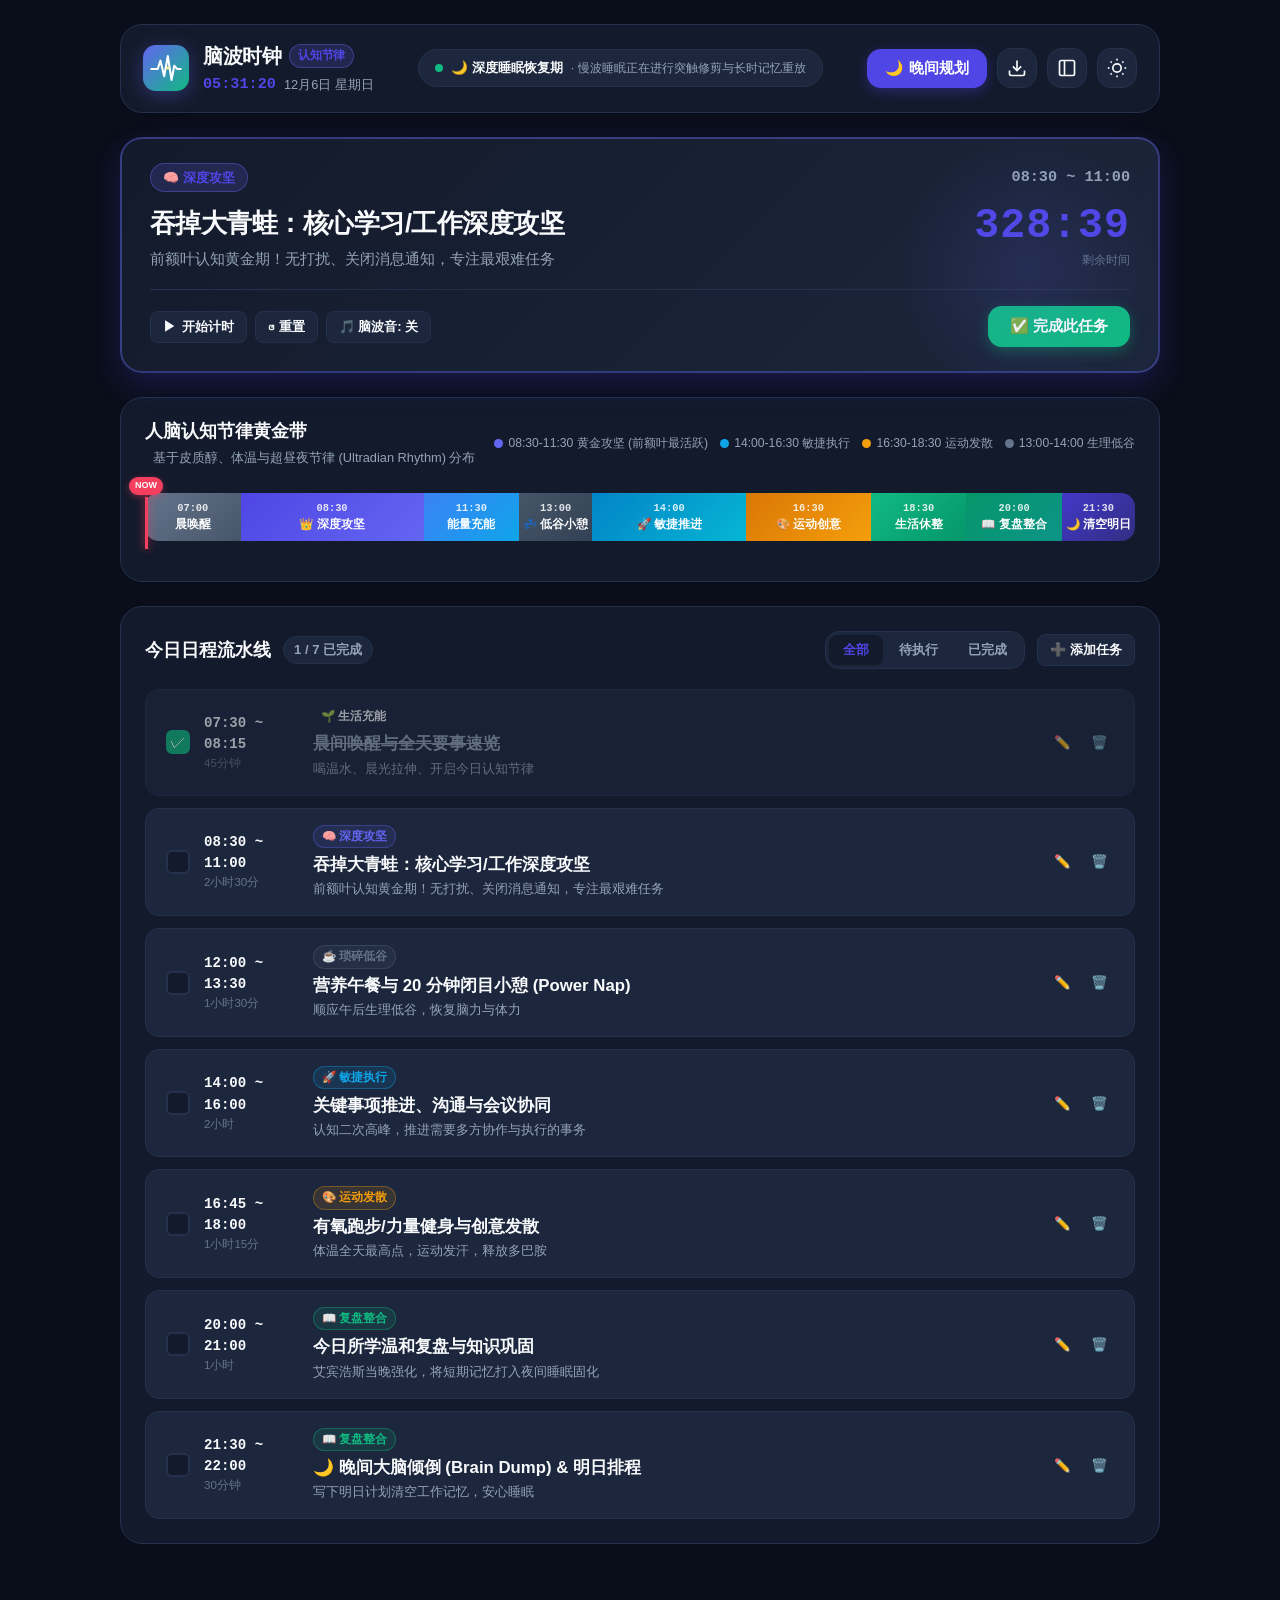
==== schedule/index.html @ d6982d58 "Deploy Brain Rhythm Scheduler to /schedule" ====
<!DOCTYPE html>
<html lang="zh-CN">
<head>
  <meta charset="UTF-8">
  <meta name="viewport" content="width=device-width, initial-scale=1.0, maximum-scale=1.0, user-scalable=no, viewport-fit=cover">
  <title>脑波时钟 · 认知节律日程助手</title>
  
  <meta name="robots" content="noindex, nofollow, noarchive, nosnippet">
  
  <!-- PWA & Desktop Meta -->
  <link rel="manifest" href="manifest.json">
  <meta name="theme-color" content="#4f46e5">
  <meta name="apple-mobile-web-app-capable" content="yes">
  <meta name="apple-mobile-web-app-status-bar-style" content="black-translucent">
  <meta name="apple-mobile-web-app-title" content="脑波日程">
  <link rel="apple-touch-icon" href="icon-192.png">

  <link rel="stylesheet" href="styles.css">
</head>
<body>

  <div class="app-layout" id="appLayout">
    
    <!-- 顶部主导航栏 -->
    <header class="app-header">
      <div class="header-left">
        <div class="brand-logo" id="logoWidgetBtn" title="脑波时钟">
          <!-- 脑电波与时钟融合 SVG -->
          <svg viewBox="0 0 100 100" fill="none">
            <defs>
              <linearGradient id="logoGrad" x1="0" y1="0" x2="100" y2="100" gradientUnits="userSpaceOnUse">
                <stop stop-color="#6366f1"/>
                <stop offset="1" stop-color="#10b981"/>
              </linearGradient>
            </defs>
            <rect width="100" height="100" rx="28" fill="url(#logoGrad)"/>
            <!-- 脑电波线 -->
            <path d="M18 52 L32 52 L38 34 L46 68 L54 24 L62 76 L68 45 L74 52 L82 52" stroke="#ffffff" stroke-width="4.5" stroke-linecap="round" stroke-linejoin="round"/>
            <!-- 钟表中心光点 -->
            <circle cx="54" cy="50" r="3.5" fill="#fef08a"/>
          </svg>
        </div>
        <div class="brand-meta">
          <h1 class="brand-title">脑波时钟 <span class="brand-subbadge">认知节律</span></h1>
          <div class="live-clock-wrapper">
            <span class="live-time" id="headerLiveTime">--:--:--</span>
            <span class="live-date" id="headerLiveDate">--月--日 星期-</span>
          </div>
        </div>
      </div>

      <div class="header-center">
        <!-- 实时大脑认知节律能量状态指示牌 -->
        <div class="energy-status-pill" id="currentEnergyPill">
          <span class="pulse-dot"></span>
          <span class="energy-pill-phase" id="energyPhaseText">正在评估脑力节律...</span>
          <span class="energy-pill-tip" id="energyTipText"></span>
        </div>
      </div>

      <div class="header-actions">
        <!-- 晚间规划按钮 -->
        <button class="btn btn-primary evening-plan-btn" id="openEveningPlanBtn" title="每晚录入明天任务，智能排程">
          <span class="btn-icon">🌙</span>
          <span class="btn-text">晚间规划</span>
        </button>

        <!-- 导入 AI 对话日程 -->
        <button class="icon-btn" id="openImportModalBtn" title="导入 AI 对话中规划的日程">
          <svg viewBox="0 0 24 24" fill="none" stroke="currentColor" stroke-width="2">
            <path d="M21 15v4a2 2 0 0 1-2 2H5a2 2 0 0 1-2-2v-4"></path>
            <polyline points="7 10 12 15 17 10"></polyline>
            <line x1="12" y1="15" x2="12" y2="3"></line>
          </svg>
        </button>

        <!-- 桌面挂件模式切换 (Mac/PC 极简桌面窄看板) -->
        <button class="icon-btn" id="toggleMiniWidgetBtn" title="切换为桌面小挂件模式">
          <svg viewBox="0 0 24 24" fill="none" stroke="currentColor" stroke-width="2">
            <rect x="3" y="3" width="18" height="18" rx="2" ry="2"></rect>
            <line x1="9" y1="3" x2="9" y2="21"></line>
          </svg>
        </button>

        <!-- 白天/黑夜切换 -->
        <button class="icon-btn" id="themeToggleBtn" title="切换主题">
          <svg id="themeIconSun" viewBox="0 0 24 24" fill="none" stroke="currentColor" stroke-width="2" style="display:none;">
            <circle cx="12" cy="12" r="5"></circle>
            <line x1="12" y1="1" x2="12" y2="3"></line>
            <line x1="12" y1="21" x2="12" y2="23"></line>
            <line x1="4.22" y1="4.22" x2="5.64" y2="5.64"></line>
            <line x1="18.36" y1="18.36" x2="19.78" y2="19.78"></line>
            <line x1="1" y1="12" x2="3" y2="12"></line>
            <line x1="21" y1="12" x2="23" y2="12"></line>
            <line x1="4.22" y1="19.78" x2="5.64" y2="18.36"></line>
            <line x1="18.36" y1="5.64" x2="19.78" y2="4.22"></line>
          </svg>
          <svg id="themeIconMoon" viewBox="0 0 24 24" fill="none" stroke="currentColor" stroke-width="2">
            <path d="M21 12.79A9 9 0 1 1 11.21 3 7 7 0 0 0 21 12.79z"></path>
          </svg>
        </button>
      </div>
    </header>

    <!-- 主界面内容区 -->
    <main class="app-main">
      
      <!-- 1. 当前焦点 Hero 任务看板 (Now Focus Block) -->
      <section class="focus-hero-card" id="focusHeroCard">
        <div class="focus-hero-header">
          <div class="focus-hero-tag" id="heroTaskTag">🎯 当前执行焦点</div>
          <div class="focus-hero-slot" id="heroTaskTimeSlot">--:-- ~ --:--</div>
        </div>

        <div class="focus-hero-body">
          <div class="focus-hero-content">
            <h2 class="focus-hero-title" id="heroTaskTitle">准备开启高效一天</h2>
            <p class="focus-hero-notes" id="heroTaskNotes">点击“晚间规划”录入明日任务，系统将按人脑黄金节律智能规划！</p>
          </div>

          <div class="focus-hero-timer-box">
            <div class="timer-display" id="heroTimerDisplay">--:--</div>
            <div class="timer-label" id="heroTimerLabel">剩余时间</div>
          </div>
        </div>

        <div class="focus-hero-footer">
          <div class="focus-controls">
            <!-- 专注计时器控制 -->
            <button class="btn btn-secondary btn-sm" id="heroTimerToggleBtn">
              <span id="heroTimerToggleIcon">▶</span> <span id="heroTimerToggleText">开始计时</span>
            </button>
            <button class="btn btn-secondary btn-sm" id="heroTimerResetBtn" title="重置计时">
              ↺ 重置
            </button>
            <!-- 432Hz Alpha 脑波纯音频专注伴奏 -->
            <button class="btn btn-secondary btn-sm" id="heroAlphaAudioBtn" title="播放/暂停 432Hz Alpha 专注脑波伴奏">
              🎵 脑波音: 关
            </button>
          </div>

          <button class="btn btn-primary btn-done" id="heroCompleteBtn">
            ✅ 完成此任务
          </button>
        </div>
      </section>

      <!-- 2. 全天人脑认知节律能量带 (Circadian Cognitive Rhythm Bar) -->
      <section class="rhythm-curve-section">
        <div class="section-header">
          <div class="section-title-wrap">
            <h3 class="section-title">人脑认知节律黄金带</h3>
            <span class="section-subtitle">基于皮质醇、体温与超昼夜节律 (Ultradian Rhythm) 分布</span>
          </div>
          <div class="rhythm-legend">
            <span class="legend-item"><span class="legend-dot deep"></span> 08:30-11:30 黄金攻坚 (前额叶最活跃)</span>
            <span class="legend-item"><span class="legend-dot agile"></span> 14:00-16:30 敏捷执行</span>
            <span class="legend-item"><span class="legend-dot creative"></span> 16:30-18:30 运动发散</span>
            <span class="legend-item"><span class="legend-dot dip"></span> 13:00-14:00 生理低谷</span>
          </div>
        </div>

        <!-- 视觉化色带与当前指针 -->
        <div class="rhythm-bar-container">
          <div class="rhythm-bar-segments">
            <div class="rhythm-seg seg-wake" style="flex: 1.5;" title="07:00-08:30 晨光唤醒 / 低负荷梳理">
              <span class="seg-time">07:00</span>
              <span class="seg-name">晨唤醒</span>
            </div>
            <div class="rhythm-seg seg-deep" style="flex: 3;" title="08:30-11:30 👑 黄金攻坚最高峰 (吞掉那只青蛙)">
              <span class="seg-time">08:30</span>
              <span class="seg-name">👑 深度攻坚</span>
            </div>
            <div class="rhythm-seg seg-trans" style="flex: 1.5;" title="11:30-13:00 能量过渡与午餐">
              <span class="seg-time">11:30</span>
              <span class="seg-name">能量充能</span>
            </div>
            <div class="rhythm-seg seg-dip" style="flex: 1;" title="13:00-14:00 💤 生理低谷与小憩 (Power Nap)">
              <span class="seg-time">13:00</span>
              <span class="seg-name">💤 低谷小憩</span>
            </div>
            <div class="rhythm-seg seg-agile" style="flex: 2.5;" title="14:00-16:30 🚀 敏捷执行与协同沟通">
              <span class="seg-time">14:00</span>
              <span class="seg-name">🚀 敏捷推进</span>
            </div>
            <div class="rhythm-seg seg-creative" style="flex: 2;" title="16:30-18:30 🎨 运动健身与发散灵感">
              <span class="seg-time">16:30</span>
              <span class="seg-name">🎨 运动创意</span>
            </div>
            <div class="rhythm-seg seg-evening" style="flex: 1.5;" title="18:30-20:00 晚餐生活休整">
              <span class="seg-time">18:30</span>
              <span class="seg-name">生活休整</span>
            </div>
            <div class="rhythm-seg seg-review" style="flex: 1.5;" title="20:00-21:30 📖 温和反思与记忆整合">
              <span class="seg-time">20:00</span>
              <span class="seg-name">📖 复盘整合</span>
            </div>
            <div class="rhythm-seg seg-sleep" style="flex: 1;" title="21:30-22:30 🌙 睡前清空规划与入眠">
              <span class="seg-time">21:30</span>
              <span class="seg-name">🌙 清空明日</span>
            </div>
          </div>
          <!-- 实时时间红线指示器 -->
          <div class="rhythm-now-cursor" id="rhythmNowCursor" style="left: 0%;">
            <div class="cursor-flag">NOW</div>
            <div class="cursor-line"></div>
          </div>
        </div>
      </section>

      <!-- 3. 全天日程流与任务清单 (Schedule Timeline Board) -->
      <section class="schedule-stream-section">
        <div class="schedule-stream-header">
          <div class="stream-title-group">
            <h3 class="section-title">今日日程流水线</h3>
            <span class="stream-counter" id="streamCounterBadge">0 / 0 已完成</span>
          </div>

          <div class="stream-actions">
            <div class="filter-pills">
              <button class="filter-pill active" data-filter="all">全部</button>
              <button class="filter-pill" data-filter="pending">待执行</button>
              <button class="filter-pill" data-filter="done">已完成</button>
            </div>
            <button class="btn btn-secondary btn-sm" id="addNewTaskBtn">
              ➕ 添加任务
            </button>
          </div>
        </div>

        <!-- 任务列表容器 -->
        <div class="tasks-timeline-list" id="tasksTimelineList">
          <!-- 动态渲染的任务卡片 -->
        </div>

        <!-- 空日程引导状态 -->
        <div class="empty-schedule-state" id="emptyScheduleState" style="display:none;">
          <div class="empty-icon">🗓️</div>
          <h4>暂无今日日程安排</h4>
          <p>每晚点击上方「🌙 晚间规划」，输入您明天的任务列表，脑科学引擎将为您自动排好全天日程！</p>
          <div style="display:flex; gap:10px; justify-content:center; margin-top:14px;">
            <button class="btn btn-primary" onclick="window.schedulerApp.openEveningModal()">
              🌙 开启晚间规划排程
            </button>
            <button class="btn btn-secondary" onclick="window.schedulerApp.loadDemoSchedule()">
              🪄 载入示范日程
            </button>
          </div>
        </div>
      </section>

    </main>

    <!-- 极简桌面小挂件悬浮视图 (Mini Desktop Widget View) -->
    <aside class="mini-widget-panel" id="miniWidgetPanel">
      <div class="mini-widget-topbar">
        <div class="mini-widget-title">
          <span class="mini-pulse-dot"></span>
          <span>脑波时钟看板</span>
        </div>
        <div class="mini-widget-actions">
          <button class="mini-btn" id="miniExpandBtn" title="恢复完整窗口">⤢ 完整</button>
        </div>
      </div>

      <div class="mini-time-row">
        <span class="mini-clock" id="miniLiveClock">--:--</span>
        <span class="mini-phase-badge" id="miniPhaseBadge">深度专注</span>
      </div>

      <div class="mini-current-task-box">
        <div class="mini-task-label">正在进行</div>
        <div class="mini-task-title" id="miniTaskTitle">暂无任务</div>
        <div class="mini-task-slot" id="miniTaskSlot">--:-- ~ --:--</div>
        <div class="mini-task-timer" id="miniTaskTimer">--:--</div>
        <button class="btn btn-primary mini-done-btn" id="miniDoneBtn">
          ✅ 完成
        </button>
      </div>

      <div class="mini-upcoming-box">
        <div class="mini-upcoming-label">下一个节点</div>
        <div class="mini-upcoming-title" id="miniUpcomingTitle">无即将进行的任务</div>
      </div>
    </aside>

  </div>

  <!-- ==================================================== -->
  <!-- 模态弹窗 1: 🌙 晚间大脑倾倒与脑科学智能排程 (Evening Brain Dump) -->
  <!-- ==================================================== -->
  <div class="modal-overlay" id="eveningModal">
    <div class="modal-card evening-modal-card">
      <div class="modal-header">
        <div class="modal-header-icon">🌙</div>
        <div>
          <h2 class="modal-title">晚间大脑倾倒 (Brain Dump) & 智能排程</h2>
          <p class="modal-subtitle">把明天的任务随意写下或说话录入，脑科学算法将自动按人脑黄金节律科学排位！</p>
        </div>
        <button class="modal-close-btn" id="closeEveningModalBtn">✕</button>
      </div>

      <div class="modal-body">
        <div class="evening-guide-tip">
          💡 <strong>科学依据</strong>：睡前将未决任务完整清空写出，可消除“蔡加尼克效应”的大脑后台焦躁，带来高质量深度睡眠；算法会自动把<strong>最难的攻坚攻关</strong>安排在次日上午 08:30~11:30 黄金期。
        </div>

        <div class="evening-input-wrapper">
          <div class="input-tools-bar">
            <span class="input-tool-label">明天要做的事情（每行一个任务，可带时间预估）：</span>
            <!-- 语音录音麦克风 -->
            <button class="btn btn-secondary btn-sm voice-input-btn" id="eveningVoiceBtn" type="button">
              <span id="eveningVoiceIcon">🎙️</span> <span id="eveningVoiceText">语音输入</span>
            </button>
          </div>
          <textarea class="evening-textarea" id="eveningTasksInput" rows="7" placeholder="例如：
写毕业论文第二章核心论证 (需2小时)
下午3点和团队开组会 (45分钟)
考研单词背诵 60 个
健身房跑步 5 公里
回复导师邮件与下载表格
晚上整理书桌与明日计划"></textarea>
          
          <div class="preset-chips-row">
            <span class="chips-label">快速点击添加模版：</span>
            <button class="chip-btn" data-text="深度攻坚学习/工作 (2小时)">🧠 深度学习 (2h)</button>
            <button class="chip-btn" data-text="重要会议/事务沟通 (1小时)">💬 团队会议 (1h)</button>
            <button class="chip-btn" data-text="有氧跑步/力量健身 (45分钟)">🏃 运动健身 (45m)</button>
            <button class="chip-btn" data-text="今日知识温和复盘 (40分钟)">📚 记忆复盘 (40m)</button>
            <button class="chip-btn" data-text="回复邮件整理文档等琐事 (30分钟)">📋 整理琐事 (30m)</button>
          </div>
        </div>

        <!-- 起床与就寝微调 -->
        <div class="rhythm-time-adjust">
          <div class="time-adjust-item">
            <label>🌅 明天预定起床时间：</label>
            <input type="time" id="planWakeTime" value="07:30" class="time-input">
          </div>
          <div class="time-adjust-item">
            <label>🌙 预定就寝时间：</label>
            <input type="time" id="planSleepTime" value="23:00" class="time-input">
          </div>
        </div>

        <!-- 智能排程预览区 (点击排程后出现) -->
        <div class="schedule-preview-box" id="schedulePreviewBox" style="display:none;">
          <h4 class="preview-title">🧠 脑科学智能排程预览：</h4>
          <div class="preview-slots-list" id="previewSlotsList"></div>
        </div>
      </div>

      <div class="modal-footer">
        <button class="btn btn-secondary" id="previewPlanBtn">
          🧠 智能算法排程
        </button>
        <button class="btn btn-primary" id="confirmApplyPlanBtn" style="display:none;">
          🚀 确认载入明日日程
        </button>
      </div>
    </div>
  </div>

  <!-- ==================================================== -->
  <!-- 模态弹窗 2: 📥 导入 AI 对话中规划的日程 -->
  <!-- ==================================================== -->
  <div class="modal-overlay" id="importModal">
    <div class="modal-card">
      <div class="modal-header">
        <div class="modal-header-icon">📥</div>
        <div>
          <h2 class="modal-title">导入 AI 规划日程</h2>
          <p class="modal-subtitle">粘贴在当前对话中由我为您排好的日程代码或文本</p>
        </div>
        <button class="modal-close-btn" id="closeImportModalBtn">✕</button>
      </div>

      <div class="modal-body">
        <p style="font-size: 0.88rem; color: var(--text-muted); margin-bottom: 10px;">
          您可以随时在对话中告诉我明天要做的事，我会用脑科学最佳时机为您排好方案。将生成的日程内容复制粘贴在下方即可一键导入：
        </p>
        <textarea class="evening-textarea" id="importJsonInput" rows="8" placeholder="在此粘贴 AI 发给您的日程文本或 JSON 代码块..."></textarea>
      </div>

      <div class="modal-footer">
        <button class="btn btn-secondary" id="cancelImportBtn">取消</button>
        <button class="btn btn-primary" id="doImportBtn">立即解析并载入</button>
      </div>
    </div>
  </div>

  <!-- ==================================================== -->
  <!-- 模态弹窗 3: ➕ 单项任务编辑/添加弹窗 -->
  <!-- ==================================================== -->
  <div class="modal-overlay" id="taskEditModal">
    <div class="modal-card">
      <div class="modal-header">
        <div class="modal-header-icon">📝</div>
        <div>
          <h2 class="modal-title" id="editModalTitle">添加/编辑日程任务</h2>
          <p class="modal-subtitle">自定义时间与人脑认知负荷类型</p>
        </div>
        <button class="modal-close-btn" id="closeTaskEditModalBtn">✕</button>
      </div>

      <form id="taskEditForm" class="modal-body">
        <input type="hidden" id="editTaskId">
        
        <div class="form-group">
          <label>任务名称 <span style="color:var(--rose)">*</span></label>
          <input type="text" id="editTaskTitle" class="form-input" required placeholder="例如：研读专业论文第 4 节">
        </div>

        <div class="form-row">
          <div class="form-group" style="flex:1;">
            <label>开始时间</label>
            <input type="time" id="editTaskStart" class="form-input" required value="09:00">
          </div>
          <div class="form-group" style="flex:1;">
            <label>结束时间</label>
            <input type="time" id="editTaskEnd" class="form-input" required value="10:30">
          </div>
        </div>

        <div class="form-group">
          <label>脑科学认知属性分类</label>
          <select id="editTaskCategory" class="form-input">
            <option value="deep_work">🧠 深度攻坚 (推荐 08:30-11:30 · 需最高前额叶专注)</option>
            <option value="agile_exec">🚀 敏捷执行与协同 (推荐 14:00-16:30 · 适合推进与会议)</option>
            <option value="creative_fitness">🎨 运动健身与发散创意 (推荐 16:30-18:30 · 体温峰值)</option>
            <option value="low_routine">☕ 琐碎整理与低谷事务 (推荐 13:00-14:00 · 机械处理)</option>
            <option value="review_winddown">📖 温和复盘与记忆整合 (推荐 20:00-21:30 · 睡前沉淀)</option>
            <option value="life_recharge">🌱 晨光清醒 / 饮食充能</option>
          </select>
        </div>

        <div class="form-group">
          <label>补充备注 / 要点</label>
          <textarea id="editTaskNotes" class="form-input" rows="2" placeholder="可选备注信息..."></textarea>
        </div>

        <div class="modal-footer" style="padding:0; margin-top:20px;">
          <button type="button" class="btn btn-secondary" id="cancelTaskEditBtn">取消</button>
          <button type="submit" class="btn btn-primary">保存任务</button>
        </div>
      </form>
    </div>
  </div>

  <script src="app.js"></script>
</body>
</html>
---- schedule/styles.css ----
/* ====================================================
   脑波时钟 (BrainRhythm Scheduler) - 核心样式
   Clean, Premium, Apple & Linear inspired aesthetics
   ==================================================== */

:root {
  --primary: #4f46e5;
  --primary-hover: #4338ca;
  --primary-light: #eef2ff;
  --primary-border: #c7d2fe;

  /* 认知负荷色彩编码 (Cognitive Categories) */
  --deep-work: #6366f1;         /* 深度攻坚: 智慧紫青 */
  --deep-work-bg: rgba(99, 102, 241, 0.12);
  --deep-work-border: rgba(99, 102, 241, 0.35);

  --agile-exec: #0ea5e9;        /* 敏捷协同: 活力天蓝 */
  --agile-exec-bg: rgba(14, 165, 233, 0.12);
  --agile-exec-border: rgba(14, 165, 233, 0.35);

  --creative-fit: #f59e0b;      /* 运动发散: 阳光金橙 */
  --creative-fit-bg: rgba(245, 158, 11, 0.12);
  --creative-fit-border: rgba(245, 158, 11, 0.35);

  --low-dip: #64748b;           /* 低谷小憩: 沉静灰蓝 */
  --low-dip-bg: rgba(100, 116, 139, 0.12);
  --low-dip-border: rgba(100, 116, 139, 0.3);

  --review-recharge: #10b981;   /* 温和复盘: 舒缓翡翠 */
  --review-recharge-bg: rgba(16, 185, 129, 0.12);
  --review-recharge-border: rgba(16, 185, 129, 0.35);

  --rose: #f43f5e;
  --rose-light: #ffe4e6;

  /* 界面常规基色 (浅色模式) */
  --bg-page: #f8fafc;
  --bg-card: #ffffff;
  --bg-card-subtle: #f1f5f9;
  --text-main: #0f172a;
  --text-muted: #64748b;
  --text-sub: #94a3b8;
  --border-color: #e2e8f0;

  --radius-sm: 8px;
  --radius-md: 14px;
  --radius-lg: 22px;
  --radius-full: 9999px;

  --shadow-sm: 0 1px 3px rgba(0, 0, 0, 0.05);
  --shadow-md: 0 6px 16px rgba(15, 23, 42, 0.06);
  --shadow-lg: 0 16px 36px -8px rgba(15, 23, 42, 0.12);
  --shadow-focus: 0 12px 30px rgba(79, 70, 229, 0.22);

  --font-main: -apple-system, BlinkMacSystemFont, "SF Pro Display", "Segoe UI", Roboto, "PingFang SC", "Hiragino Sans GB", "Microsoft YaHei", sans-serif;
}

/* 深色模式 (Dark Mode) */
body.dark-mode,
[data-theme="dark"] {
  --bg-page: #0a0e1a;
  --bg-card: #131a2b;
  --bg-card-subtle: #1c263c;
  --text-main: #f8fafc;
  --text-muted: #94a3b8;
  --text-sub: #64748b;
  --border-color: #24314c;

  --primary-light: rgba(99, 102, 241, 0.18);
  --primary-border: rgba(99, 102, 241, 0.4);
  --shadow-md: 0 6px 20px rgba(0, 0, 0, 0.35);
  --shadow-lg: 0 16px 40px rgba(0, 0, 0, 0.55);
}

/* Base Reset */
* {
  box-sizing: border-box;
  margin: 0;
  padding: 0;
  -webkit-tap-highlight-color: transparent;
}

body {
  font-family: var(--font-main);
  background: var(--bg-page);
  color: var(--text-main);
  min-height: 100vh;
  line-height: 1.5;
  transition: background-color 0.3s ease, color 0.3s ease;
  overflow-x: hidden;
}

/* 整个应用容器 */
.app-layout {
  max-width: 1080px;
  margin: 0 auto;
  padding: 24px 20px 80px;
  position: relative;
}

/* ====================================================
   顶部导航栏 (App Header)
   ==================================================== */
.app-header {
  display: flex;
  align-items: center;
  justify-content: space-between;
  gap: 16px;
  padding: 16px 22px;
  background: var(--bg-card);
  border: 1px solid var(--border-color);
  border-radius: var(--radius-lg);
  box-shadow: var(--shadow-sm);
  margin-bottom: 24px;
}

.header-left {
  display: flex;
  align-items: center;
  gap: 14px;
}

.brand-logo {
  width: 46px;
  height: 46px;
  cursor: pointer;
  filter: drop-shadow(0 4px 10px rgba(99, 102, 241, 0.35));
  transition: transform 0.2s ease;
}

.brand-logo:hover {
  transform: scale(1.05);
}

.brand-title {
  font-size: 1.25rem;
  font-weight: 800;
  display: flex;
  align-items: center;
  gap: 8px;
  letter-spacing: -0.02em;
}

.brand-subbadge {
  font-size: 0.72rem;
  font-weight: 700;
  background: var(--primary-light);
  color: var(--primary);
  border: 1px solid var(--primary-border);
  padding: 2px 8px;
  border-radius: var(--radius-full);
}

.live-clock-wrapper {
  display: flex;
  align-items: center;
  gap: 8px;
  margin-top: 2px;
}

.live-time {
  font-family: "SF Mono", Menlo, monospace;
  font-size: 0.95rem;
  font-weight: 700;
  color: var(--primary);
}

.live-date {
  font-size: 0.8rem;
  color: var(--text-muted);
}

/* 能量状态胶囊 (Energy Status Pill) */
.energy-status-pill {
  display: flex;
  align-items: center;
  gap: 8px;
  padding: 8px 16px;
  background: var(--bg-card-subtle);
  border: 1px solid var(--border-color);
  border-radius: var(--radius-full);
  font-size: 0.84rem;
}

.pulse-dot {
  width: 8px;
  height: 8px;
  border-radius: 50%;
  background: #10b981;
  box-shadow: 0 0 0 0 rgba(16, 185, 129, 0.7);
  animation: pulseGreen 2s infinite;
}

@keyframes pulseGreen {
  0% { transform: scale(0.95); box-shadow: 0 0 0 0 rgba(16, 185, 129, 0.7); }
  70% { transform: scale(1); box-shadow: 0 0 0 8px rgba(16, 185, 129, 0); }
  100% { transform: scale(0.95); box-shadow: 0 0 0 0 rgba(16, 185, 129, 0); }
}

.energy-pill-phase {
  font-weight: 700;
  color: var(--text-main);
}

.energy-pill-tip {
  color: var(--text-muted);
  font-size: 0.78rem;
}

/* 按钮与操作项 */
.header-actions {
  display: flex;
  align-items: center;
  gap: 10px;
}

.btn {
  display: inline-flex;
  align-items: center;
  justify-content: center;
  gap: 6px;
  font-family: inherit;
  font-size: 0.92rem;
  font-weight: 600;
  border-radius: var(--radius-md);
  padding: 10px 18px;
  cursor: pointer;
  border: none;
  transition: all 0.2s cubic-bezier(0.16, 1, 0.3, 1);
  outline: none;
}

.btn-primary {
  background: var(--primary);
  color: #ffffff;
  box-shadow: 0 4px 14px rgba(79, 70, 229, 0.35);
}

.btn-primary:hover {
  background: var(--primary-hover);
  transform: translateY(-1px);
}

.btn-primary:active {
  transform: translateY(0);
}

.btn-secondary {
  background: var(--bg-card-subtle);
  color: var(--text-main);
  border: 1px solid var(--border-color);
}

.btn-secondary:hover {
  border-color: var(--primary);
  color: var(--primary);
}

.btn-sm {
  padding: 6px 12px;
  font-size: 0.82rem;
  border-radius: var(--radius-sm);
}

.icon-btn {
  width: 40px;
  height: 40px;
  border-radius: var(--radius-md);
  border: 1px solid var(--border-color);
  background: var(--bg-card-subtle);
  color: var(--text-main);
  display: flex;
  align-items: center;
  justify-content: center;
  cursor: pointer;
  transition: all 0.2s ease;
}

.icon-btn svg {
  width: 20px;
  height: 20px;
}

.icon-btn:hover {
  background: var(--bg-card);
  border-color: var(--primary);
  color: var(--primary);
  transform: translateY(-1px);
}

/* ====================================================
   1. 正在执行 Hero 卡片 (Now Focus Hero Card)
   ==================================================== */
.focus-hero-card {
  background: linear-gradient(135deg, var(--bg-card) 0%, var(--bg-card-subtle) 100%);
  border: 2px solid var(--primary-border);
  border-radius: var(--radius-lg);
  padding: 24px 28px;
  box-shadow: var(--shadow-focus);
  margin-bottom: 24px;
  position: relative;
  overflow: hidden;
}

.focus-hero-card::after {
  content: "";
  position: absolute;
  top: 0;
  right: 0;
  width: 260px;
  height: 260px;
  background: radial-gradient(circle, rgba(99, 102, 241, 0.15) 0%, transparent 70%);
  pointer-events: none;
}

.focus-hero-header {
  display: flex;
  align-items: center;
  justify-content: space-between;
  margin-bottom: 12px;
}

.focus-hero-tag {
  display: inline-flex;
  align-items: center;
  gap: 6px;
  font-size: 0.8rem;
  font-weight: 700;
  padding: 4px 12px;
  border-radius: var(--radius-full);
  background: var(--primary-light);
  color: var(--primary);
  border: 1px solid var(--primary-border);
}

.focus-hero-slot {
  font-family: "SF Mono", Menlo, monospace;
  font-size: 0.95rem;
  font-weight: 700;
  color: var(--text-muted);
}

.focus-hero-body {
  display: flex;
  align-items: center;
  justify-content: space-between;
  gap: 20px;
  margin-bottom: 18px;
}

.focus-hero-title {
  font-size: 1.6rem;
  font-weight: 800;
  letter-spacing: -0.02em;
  margin-bottom: 6px;
  color: var(--text-main);
}

.focus-hero-notes {
  font-size: 0.95rem;
  color: var(--text-muted);
  max-width: 580px;
  line-height: 1.5;
}

.focus-hero-timer-box {
  text-align: right;
  flex-shrink: 0;
}

.timer-display {
  font-family: "SF Mono", Menlo, monospace;
  font-size: 2.6rem;
  font-weight: 800;
  color: var(--primary);
  line-height: 1;
  letter-spacing: 1px;
}

.timer-label {
  font-size: 0.78rem;
  color: var(--text-sub);
  margin-top: 4px;
}

.focus-hero-footer {
  display: flex;
  align-items: center;
  justify-content: space-between;
  padding-top: 16px;
  border-top: 1px solid var(--border-color);
}

.focus-controls {
  display: flex;
  align-items: center;
  gap: 8px;
}

.btn-done {
  padding: 10px 22px;
  font-size: 0.95rem;
  background: #10b981;
  box-shadow: 0 4px 14px rgba(16, 185, 129, 0.35);
}

.btn-done:hover {
  background: #059669;
}

/* ====================================================
   2. 人脑认知节律能量带 (Circadian Cognitive Rhythm Bar)
   ==================================================== */
.rhythm-curve-section {
  background: var(--bg-card);
  border: 1px solid var(--border-color);
  border-radius: var(--radius-lg);
  padding: 20px 24px;
  box-shadow: var(--shadow-sm);
  margin-bottom: 24px;
}

.section-header {
  display: flex;
  align-items: center;
  justify-content: space-between;
  margin-bottom: 14px;
  flex-wrap: wrap;
  gap: 10px;
}

.section-title {
  font-size: 1.12rem;
  font-weight: 800;
}

.section-subtitle {
  font-size: 0.8rem;
  color: var(--text-muted);
  margin-left: 8px;
}

.rhythm-legend {
  display: flex;
  align-items: center;
  gap: 12px;
  font-size: 0.76rem;
  color: var(--text-muted);
}

.legend-item {
  display: inline-flex;
  align-items: center;
  gap: 5px;
}

.legend-dot {
  width: 9px;
  height: 9px;
  border-radius: 50%;
}
.legend-dot.deep { background: var(--deep-work); }
.legend-dot.agile { background: var(--agile-exec); }
.legend-dot.creative { background: var(--creative-fit); }
.legend-dot.dip { background: var(--low-dip); }

/* 节律色带条 */
.rhythm-bar-container {
  position: relative;
  margin-top: 8px;
  padding: 10px 0 20px;
}

.rhythm-bar-segments {
  display: flex;
  height: 48px;
  border-radius: var(--radius-md);
  overflow: hidden;
  box-shadow: inset 0 2px 4px rgba(0, 0, 0, 0.08);
}

.rhythm-seg {
  position: relative;
  display: flex;
  flex-direction: column;
  align-items: center;
  justify-content: center;
  color: #ffffff;
  padding: 0 4px;
  user-select: none;
  transition: transform 0.2s ease, filter 0.2s ease;
  cursor: pointer;
}

.rhythm-seg:hover {
  filter: brightness(1.1);
  z-index: 2;
}

.seg-time {
  font-size: 0.65rem;
  font-weight: 700;
  opacity: 0.85;
  font-family: monospace;
}

.seg-name {
  font-size: 0.72rem;
  font-weight: 800;
  white-space: nowrap;
}

/* 节律配色 */
.seg-wake { background: linear-gradient(135deg, #64748b, #475569); }
.seg-deep { background: linear-gradient(135deg, #4f46e5, #6366f1); }
.seg-trans { background: linear-gradient(135deg, #3b82f6, #0ea5e9); }
.seg-dip { background: linear-gradient(135deg, #475569, #334155); }
.seg-agile { background: linear-gradient(135deg, #0284c7, #06b6d4); }
.seg-creative { background: linear-gradient(135deg, #d97706, #f59e0b); }
.seg-evening { background: linear-gradient(135deg, #10b981, #059669); }
.seg-review { background: linear-gradient(135deg, #059669, #0d9488); }
.seg-sleep { background: linear-gradient(135deg, #4338ca, #312e81); }

/* 当前实时指针 */
.rhythm-now-cursor {
  position: absolute;
  top: 0;
  bottom: 0;
  width: 2px;
  pointer-events: none;
  transition: left 0.5s ease;
}

.cursor-flag {
  position: absolute;
  top: -6px;
  left: 50%;
  transform: translateX(-50%);
  background: var(--rose);
  color: #fff;
  font-size: 9px;
  font-weight: 900;
  padding: 2px 6px;
  border-radius: var(--radius-full);
  box-shadow: 0 2px 6px rgba(244, 63, 94, 0.4);
}

.cursor-line {
  position: absolute;
  top: 14px;
  bottom: 12px;
  left: 0;
  width: 2.5px;
  background: var(--rose);
  box-shadow: 0 0 8px rgba(244, 63, 94, 0.8);
}

/* ====================================================
   3. 今日日程流 (Schedule Timeline Stream)
   ==================================================== */
.schedule-stream-section {
  background: var(--bg-card);
  border: 1px solid var(--border-color);
  border-radius: var(--radius-lg);
  padding: 24px;
  box-shadow: var(--shadow-sm);
}

.schedule-stream-header {
  display: flex;
  align-items: center;
  justify-content: space-between;
  margin-bottom: 20px;
  flex-wrap: wrap;
  gap: 12px;
}

.stream-title-group {
  display: flex;
  align-items: center;
  gap: 12px;
}

.stream-counter {
  font-size: 0.82rem;
  font-weight: 700;
  background: var(--bg-card-subtle);
  color: var(--text-muted);
  padding: 3px 10px;
  border-radius: var(--radius-full);
  border: 1px solid var(--border-color);
}

.stream-actions {
  display: flex;
  align-items: center;
  gap: 12px;
}

.filter-pills {
  display: flex;
  background: var(--bg-card-subtle);
  border: 1px solid var(--border-color);
  border-radius: var(--radius-md);
  padding: 3px;
  gap: 2px;
}

.filter-pill {
  border: none;
  background: transparent;
  padding: 6px 14px;
  font-size: 0.82rem;
  font-weight: 600;
  color: var(--text-muted);
  border-radius: var(--radius-sm);
  cursor: pointer;
  transition: all 0.2s ease;
}

.filter-pill.active {
  background: var(--bg-card);
  color: var(--primary);
  box-shadow: var(--shadow-sm);
}

/* 任务列表 */
.tasks-timeline-list {
  display: flex;
  flex-direction: column;
  gap: 12px;
}

/* 单个任务卡片 (Task Item Card) */
.task-item-card {
  display: flex;
  align-items: center;
  justify-content: space-between;
  gap: 16px;
  padding: 16px 20px;
  background: var(--bg-card-subtle);
  border: 1px solid var(--border-color);
  border-radius: var(--radius-md);
  transition: all 0.25s cubic-bezier(0.16, 1, 0.3, 1);
  position: relative;
}

.task-item-card:hover {
  transform: translateY(-2px);
  border-color: var(--primary);
  box-shadow: var(--shadow-md);
  background: var(--bg-card);
}

.task-item-card.is-current {
  border: 2px solid var(--primary);
  background: var(--primary-light);
  box-shadow: 0 4px 18px rgba(99, 102, 241, 0.18);
}

.task-item-card.is-done {
  opacity: 0.6;
}

.task-item-card.is-done .task-title {
  text-decoration: line-through;
  color: var(--text-muted);
}

.task-left-col {
  display: flex;
  align-items: center;
  gap: 14px;
  flex: 1;
}

/* 打勾复选框 */
.task-checkbox {
  width: 24px;
  height: 24px;
  border-radius: 6px;
  border: 2px solid var(--border-color);
  background: var(--bg-card);
  cursor: pointer;
  display: flex;
  align-items: center;
  justify-content: center;
  transition: all 0.2s ease;
  flex-shrink: 0;
}

.task-checkbox:hover {
  border-color: var(--primary);
}

.task-checkbox.checked {
  background: #10b981;
  border-color: #10b981;
  color: #fff;
}

.task-time-box {
  width: 95px;
  flex-shrink: 0;
}

.task-time-range {
  font-family: "SF Mono", Menlo, monospace;
  font-size: 0.88rem;
  font-weight: 700;
  color: var(--text-main);
}

.task-duration-badge {
  font-size: 0.72rem;
  color: var(--text-sub);
}

.task-details {
  flex: 1;
}

.task-meta-row {
  display: flex;
  align-items: center;
  gap: 8px;
  margin-bottom: 4px;
}

.task-category-pill {
  font-size: 0.72rem;
  font-weight: 700;
  padding: 2px 8px;
  border-radius: var(--radius-full);
}

.task-category-pill.deep_work {
  background: var(--deep-work-bg);
  color: var(--deep-work);
  border: 1px solid var(--deep-work-border);
}

.task-category-pill.agile_exec {
  background: var(--agile-exec-bg);
  color: var(--agile-exec);
  border: 1px solid var(--agile-exec-border);
}

.task-category-pill.creative_fitness {
  background: var(--creative-fit-bg);
  color: var(--creative-fit);
  border: 1px solid var(--creative-fit-border);
}

.task-category-pill.low_routine {
  background: var(--low-dip-bg);
  color: var(--low-dip);
  border: 1px solid var(--low-dip-border);
}

.task-category-pill.review_winddown {
  background: var(--review-recharge-bg);
  color: var(--review-recharge);
  border: 1px solid var(--review-recharge-border);
}

.task-title {
  font-size: 1.05rem;
  font-weight: 700;
  color: var(--text-main);
  margin-bottom: 2px;
}

.task-notes {
  font-size: 0.84rem;
  color: var(--text-muted);
}

.task-actions {
  display: flex;
  align-items: center;
  gap: 8px;
}

.task-action-btn {
  background: transparent;
  border: none;
  color: var(--text-sub);
  padding: 6px;
  border-radius: var(--radius-sm);
  cursor: pointer;
  transition: all 0.2s ease;
}

.task-action-btn:hover {
  background: var(--bg-card);
  color: var(--text-main);
}

.task-action-btn.delete:hover {
  color: var(--rose);
}

/* 空状态 */
.empty-schedule-state {
  text-align: center;
  padding: 48px 24px;
}

.empty-icon {
  font-size: 3rem;
  margin-bottom: 12px;
}

.empty-schedule-state h4 {
  font-size: 1.2rem;
  font-weight: 700;
  margin-bottom: 6px;
}

.empty-schedule-state p {
  font-size: 0.92rem;
  color: var(--text-muted);
  max-width: 460px;
  margin: 0 auto;
}

/* ====================================================
   极简桌面小组件看板 (Mini Desktop Widget View)
   ==================================================== */
.mini-widget-panel {
  display: none;
  background: var(--bg-card);
  border: 2px solid var(--primary-border);
  border-radius: var(--radius-lg);
  padding: 18px 20px;
  box-shadow: var(--shadow-lg);
  width: 320px;
  margin: 0 auto;
}

/* 激活桌面小挂件模式时隐藏主界面 */
.app-layout.mini-mode .app-header,
.app-layout.mini-mode .app-main {
  display: none !important;
}

.app-layout.mini-mode .mini-widget-panel {
  display: block !important;
}

.mini-widget-topbar {
  display: flex;
  align-items: center;
  justify-content: space-between;
  margin-bottom: 12px;
}

.mini-widget-title {
  font-size: 0.86rem;
  font-weight: 800;
  display: flex;
  align-items: center;
  gap: 6px;
  color: var(--text-main);
}

.mini-pulse-dot {
  width: 6px;
  height: 6px;
  border-radius: 50%;
  background: #10b981;
}

.mini-btn {
  background: var(--bg-card-subtle);
  border: 1px solid var(--border-color);
  font-size: 0.76rem;
  font-weight: 700;
  color: var(--text-muted);
  padding: 3px 8px;
  border-radius: var(--radius-sm);
  cursor: pointer;
}

.mini-btn:hover {
  border-color: var(--primary);
  color: var(--primary);
}

.mini-time-row {
  display: flex;
  align-items: center;
  justify-content: space-between;
  margin-bottom: 14px;
}

.mini-clock {
  font-family: "SF Mono", Menlo, monospace;
  font-size: 1.4rem;
  font-weight: 800;
  color: var(--primary);
}

.mini-phase-badge {
  font-size: 0.72rem;
  font-weight: 700;
  padding: 2px 8px;
  border-radius: var(--radius-full);
  background: var(--primary-light);
  color: var(--primary);
}

.mini-current-task-box {
  background: var(--bg-card-subtle);
  border: 1px solid var(--border-color);
  border-radius: var(--radius-md);
  padding: 14px;
  margin-bottom: 12px;
}

.mini-task-label {
  font-size: 0.72rem;
  font-weight: 700;
  color: var(--text-sub);
  text-transform: uppercase;
  margin-bottom: 4px;
}

.mini-task-title {
  font-size: 1.05rem;
  font-weight: 800;
  margin-bottom: 2px;
  white-space: nowrap;
  overflow: hidden;
  text-overflow: ellipsis;
}

.mini-task-slot {
  font-family: "SF Mono", Menlo, monospace;
  font-size: 0.8rem;
  color: var(--text-muted);
  margin-bottom: 8px;
}

.mini-task-timer {
  font-family: "SF Mono", Menlo, monospace;
  font-size: 1.6rem;
  font-weight: 800;
  color: var(--primary);
  margin-bottom: 10px;
}

.mini-done-btn {
  width: 100%;
  padding: 8px;
  font-size: 0.88rem;
}

.mini-upcoming-box {
  padding: 8px 12px;
  background: var(--bg-page);
  border-radius: var(--radius-sm);
  font-size: 0.8rem;
}

.mini-upcoming-label {
  color: var(--text-sub);
  font-size: 0.7rem;
}

.mini-upcoming-title {
  color: var(--text-muted);
  font-weight: 600;
  white-space: nowrap;
  overflow: hidden;
  text-overflow: ellipsis;
}

/* ====================================================
   模态弹窗通用样式 (Modals)
   ==================================================== */
.modal-overlay {
  position: fixed;
  inset: 0;
  background: rgba(11, 15, 25, 0.75);
  backdrop-filter: blur(10px);
  -webkit-backdrop-filter: blur(10px);
  z-index: 1000;
  display: none;
  align-items: center;
  justify-content: center;
  padding: 20px;
  animation: fadeIn 0.2s ease-out;
}

.modal-overlay.active {
  display: flex;
}

@keyframes fadeIn {
  from { opacity: 0; }
  to { opacity: 1; }
}

.modal-card {
  width: 100%;
  max-width: 560px;
  background: var(--bg-card);
  border: 1px solid var(--border-color);
  border-radius: var(--radius-lg);
  box-shadow: var(--shadow-lg);
  padding: 28px;
  max-height: 90vh;
  overflow-y: auto;
  position: relative;
  animation: scaleUp 0.25s cubic-bezier(0.16, 1, 0.3, 1);
}

.evening-modal-card {
  max-width: 680px;
}

@keyframes scaleUp {
  from { transform: scale(0.95); opacity: 0; }
  to { transform: scale(1); opacity: 1; }
}

.modal-header {
  display: flex;
  align-items: flex-start;
  gap: 14px;
  margin-bottom: 20px;
  position: relative;
}

.modal-header-icon {
  font-size: 1.8rem;
}

.modal-title {
  font-size: 1.25rem;
  font-weight: 800;
  color: var(--text-main);
  margin-bottom: 4px;
}

.modal-subtitle {
  font-size: 0.85rem;
  color: var(--text-muted);
}

.modal-close-btn {
  position: absolute;
  top: 0;
  right: 0;
  background: transparent;
  border: none;
  font-size: 1.2rem;
  color: var(--text-sub);
  cursor: pointer;
  padding: 4px;
}

.modal-close-btn:hover {
  color: var(--text-main);
}

.evening-guide-tip {
  background: var(--primary-light);
  border: 1px solid var(--primary-border);
  color: var(--primary);
  padding: 12px 16px;
  border-radius: var(--radius-md);
  font-size: 0.84rem;
  line-height: 1.5;
  margin-bottom: 16px;
}

.input-tools-bar {
  display: flex;
  align-items: center;
  justify-content: space-between;
  margin-bottom: 8px;
}

.input-tool-label {
  font-size: 0.84rem;
  font-weight: 700;
  color: var(--text-main);
}

.voice-input-btn.recording {
  background: var(--rose) !important;
  color: #fff !important;
  animation: pulseRecording 1.5s infinite;
}

@keyframes pulseRecording {
  0% { transform: scale(1); }
  50% { transform: scale(1.05); }
  100% { transform: scale(1); }
}

.evening-textarea {
  width: 100%;
  background: var(--bg-card-subtle);
  border: 2px solid var(--border-color);
  border-radius: var(--radius-md);
  padding: 14px;
  font-family: inherit;
  font-size: 0.95rem;
  color: var(--text-main);
  line-height: 1.6;
  resize: vertical;
  outline: none;
  transition: all 0.2s ease;
}

.evening-textarea:focus {
  border-color: var(--primary);
  background: var(--bg-card);
  box-shadow: 0 0 0 3px rgba(79, 70, 229, 0.15);
}

.preset-chips-row {
  margin-top: 10px;
  display: flex;
  flex-wrap: wrap;
  gap: 6px;
  align-items: center;
}

.chips-label {
  font-size: 0.78rem;
  color: var(--text-sub);
}

.chip-btn {
  background: var(--bg-card-subtle);
  border: 1px solid var(--border-color);
  font-size: 0.76rem;
  padding: 4px 10px;
  border-radius: var(--radius-full);
  color: var(--text-main);
  cursor: pointer;
  transition: all 0.2s ease;
}

.chip-btn:hover {
  border-color: var(--primary);
  color: var(--primary);
}

.rhythm-time-adjust {
  display: flex;
  gap: 16px;
  margin-top: 16px;
  padding: 12px 16px;
  background: var(--bg-card-subtle);
  border-radius: var(--radius-md);
  flex-wrap: wrap;
}

.time-adjust-item {
  display: flex;
  align-items: center;
  gap: 8px;
  font-size: 0.84rem;
  color: var(--text-muted);
}

.time-input {
  background: var(--bg-card);
  border: 1px solid var(--border-color);
  border-radius: var(--radius-sm);
  padding: 4px 8px;
  font-family: inherit;
  color: var(--text-main);
  font-weight: 700;
}

/* 预览卡片槽 */
.schedule-preview-box {
  margin-top: 18px;
  padding-top: 16px;
  border-top: 1px dashed var(--border-color);
}

.preview-title {
  font-size: 0.95rem;
  font-weight: 800;
  margin-bottom: 10px;
}

.preview-slots-list {
  display: flex;
  flex-direction: column;
  gap: 8px;
  max-height: 240px;
  overflow-y: auto;
}

.preview-slot-item {
  display: flex;
  align-items: center;
  justify-content: space-between;
  gap: 10px;
  padding: 8px 12px;
  background: var(--bg-card-subtle);
  border-radius: var(--radius-sm);
  font-size: 0.85rem;
}

.preview-slot-time {
  font-family: monospace;
  font-weight: 700;
  color: var(--primary);
}

.modal-footer {
  display: flex;
  align-items: center;
  justify-content: flex-end;
  gap: 12px;
  margin-top: 24px;
}

/* 表单样式 */
.form-group {
  margin-bottom: 14px;
}

.form-group label {
  display: block;
  font-size: 0.84rem;
  font-weight: 700;
  margin-bottom: 6px;
  color: var(--text-main);
}

.form-row {
  display: flex;
  gap: 12px;
}

.form-input {
  width: 100%;
  background: var(--bg-card-subtle);
  border: 1px solid var(--border-color);
  border-radius: var(--radius-md);
  padding: 10px 12px;
  font-family: inherit;
  font-size: 0.92rem;
  color: var(--text-main);
  outline: none;
}

.form-input:focus {
  border-color: var(--primary);
  background: var(--bg-card);
}

/* Toast Notice */
.toast-notice {
  position: fixed;
  top: max(20px, env(safe-area-inset-top, 20px));
  left: 50%;
  transform: translateX(-50%) translateY(-60px);
  background: rgba(15, 23, 42, 0.92);
  color: #fff;
  padding: 10px 20px;
  border-radius: var(--radius-full);
  font-size: 0.88rem;
  font-weight: 600;
  z-index: 2000;
  box-shadow: 0 10px 30px rgba(0, 0, 0, 0.25);
  display: flex;
  align-items: center;
  gap: 8px;
  opacity: 0;
  pointer-events: none;
  transition: all 0.35s cubic-bezier(0.16, 1, 0.3, 1);
}

.toast-notice.show {
  opacity: 1;
  transform: translateX(-50%) translateY(0);
}

/* 响应式调整 (Mobile Optimization) */
@media (max-width: 768px) {
  .app-layout {
    padding: 14px 12px 60px;
  }

  .app-header {
    flex-direction: column;
    align-items: stretch;
    padding: 14px 16px;
  }

  .header-left {
    justify-content: space-between;
  }

  .header-center {
    margin: 8px 0;
  }

  .header-actions {
    justify-content: flex-end;
  }

  .focus-hero-card {
    padding: 18px 16px;
  }

  .focus-hero-body {
    flex-direction: column;
    align-items: flex-start;
  }

  .focus-hero-timer-box {
    text-align: left;
    margin-top: 10px;
  }

  .focus-hero-footer {
    flex-direction: column;
    gap: 12px;
    align-items: stretch;
  }

  .focus-controls {
    justify-content: space-between;
  }

  .btn-done {
    width: 100%;
  }

  .rhythm-bar-segments {
    overflow-x: auto;
  }

  .task-item-card {
    flex-direction: column;
    align-items: flex-start;
    padding: 14px 16px;
  }

  .task-actions {
    width: 100%;
    justify-content: flex-end;
    border-top: 1px dashed var(--border-color);
    padding-top: 8px;
    margin-top: 8px;
  }
}
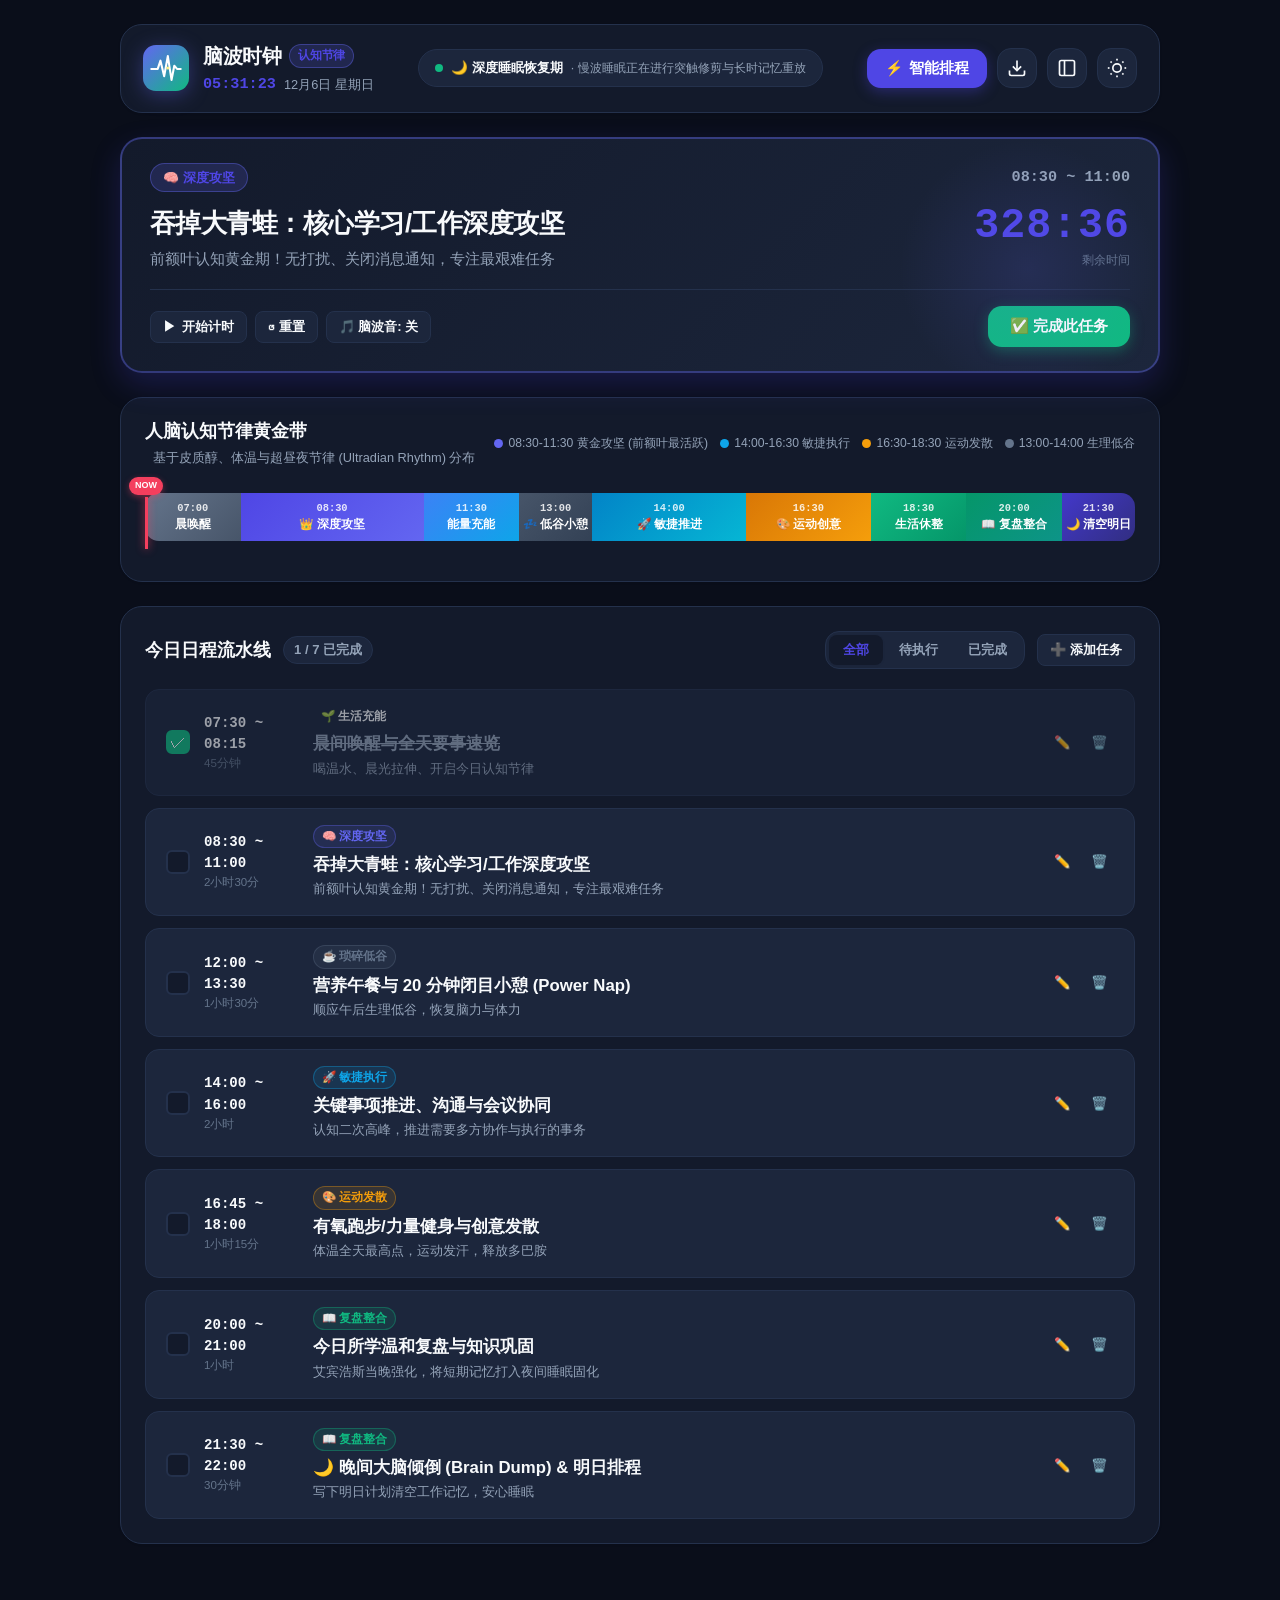
==== commit fcc6ba5f: "Support real-time daytime scheduling and robust natural language multi-task parser" ====
--- a/schedule/index.html
+++ b/schedule/index.html
@@ -59,10 +59,10 @@
       </div>
 
       <div class="header-actions">
-        <!-- 晚间规划按钮 -->
-        <button class="btn btn-primary evening-plan-btn" id="openEveningPlanBtn" title="每晚录入明天任务，智能排程">
-          <span class="btn-icon">🌙</span>
-          <span class="btn-text">晚间规划</span>
+        <!-- 智能排程按钮 (白天即刻 / 晚间规划) -->
+        <button class="btn btn-primary evening-plan-btn" id="openEveningPlanBtn" title="随时录入任务，智能排程">
+          <span class="btn-icon">⚡</span>
+          <span class="btn-text">智能排程</span>
         </button>
 
         <!-- 导入 AI 对话日程 -->
@@ -287,52 +287,68 @@
   </div>
 
   <!-- ==================================================== -->
-  <!-- 模态弹窗 1: 🌙 晚间大脑倾倒与脑科学智能排程 (Evening Brain Dump) -->
+  <!-- 模态弹窗 1: ⚡ 认知节律智能排程 (支持白天即刻开始 / 晚间规划明日) -->
   <!-- ==================================================== -->
   <div class="modal-overlay" id="eveningModal">
     <div class="modal-card evening-modal-card">
       <div class="modal-header">
-        <div class="modal-header-icon">🌙</div>
+        <div class="modal-header-icon">⚡</div>
         <div>
-          <h2 class="modal-title">晚间大脑倾倒 (Brain Dump) & 智能排程</h2>
-          <p class="modal-subtitle">把明天的任务随意写下或说话录入，脑科学算法将自动按人脑黄金节律科学排位！</p>
+          <h2 class="modal-title">认知节律智能排程</h2>
+          <p class="modal-subtitle">随时录入任务（支持一句话连说、语音或多行），系统自动智能拆解时长，按脑科学黄金节律完整排布！</p>
         </div>
         <button class="modal-close-btn" id="closeEveningModalBtn">✕</button>
       </div>
 
       <div class="modal-body">
-        <div class="evening-guide-tip">
-          💡 <strong>科学依据</strong>：睡前将未决任务完整清空写出，可消除“蔡加尼克效应”的大脑后台焦躁，带来高质量深度睡眠；算法会自动把<strong>最难的攻坚攻关</strong>安排在次日上午 08:30~11:30 黄金期。
+        <!-- 排程基准选择：白天即刻 vs 晚间明日 -->
+        <div class="schedule-mode-selector">
+          <label class="schedule-mode-option active" id="modeNowLabel">
+            <input type="radio" name="scheduleBaseMode" id="modeFromNow" value="now" checked>
+            <div class="mode-opt-content">
+              <span class="mode-opt-title">⚡ 从现在立即开始 (白天/即时排程)</span>
+              <span class="mode-opt-desc">从当前发送时刻 (<strong id="nowTimeDisplay">--:--</strong>) 开始计时并依次执行任务，每项任务 100% 完整排布</span>
+            </div>
+          </label>
+          <label class="schedule-mode-option" id="modeTomorrowLabel">
+            <input type="radio" name="scheduleBaseMode" id="modeTomorrow" value="tomorrow">
+            <div class="mode-opt-content">
+              <span class="mode-opt-title">🌙 规划明日全天 (睡前晚间规划)</span>
+              <span class="mode-opt-desc">从明天预定起床时间开始，按照上午 08:30 黄金攻坚最高峰全面排布</span>
+            </div>
+          </label>
         </div>
 
         <div class="evening-input-wrapper">
           <div class="input-tools-bar">
-            <span class="input-tool-label">明天要做的事情（每行一个任务，可带时间预估）：</span>
+            <span class="input-tool-label">输入要安排的任务（多行或单句用顿号/逗号连缀均可）：</span>
             <!-- 语音录音麦克风 -->
             <button class="btn btn-secondary btn-sm voice-input-btn" id="eveningVoiceBtn" type="button">
               <span id="eveningVoiceIcon">🎙️</span> <span id="eveningVoiceText">语音输入</span>
             </button>
           </div>
-          <textarea class="evening-textarea" id="eveningTasksInput" rows="7" placeholder="例如：
-写毕业论文第二章核心论证 (需2小时)
-下午3点和团队开组会 (45分钟)
-考研单词背诵 60 个
-健身房跑步 5 公里
-回复导师邮件与下载表格
-晚上整理书桌与明日计划"></textarea>
+          <textarea class="evening-textarea" id="eveningTasksInput" rows="6" placeholder="例如您可以直接输入一整句话：
+要学习高数 3 个小时、学习代数 3 个小时，还要学习 Python 45 分钟
+
+或者分行输入：
+学习高数 3小时
+学习代数 3小时
+学习 Python 45分钟
+下午3点开组会 1小时
+跑步健身 40分钟"></textarea>
           
           <div class="preset-chips-row">
             <span class="chips-label">快速点击添加模版：</span>
-            <button class="chip-btn" data-text="深度攻坚学习/工作 (2小时)">🧠 深度学习 (2h)</button>
-            <button class="chip-btn" data-text="重要会议/事务沟通 (1小时)">💬 团队会议 (1h)</button>
-            <button class="chip-btn" data-text="有氧跑步/力量健身 (45分钟)">🏃 运动健身 (45m)</button>
-            <button class="chip-btn" data-text="今日知识温和复盘 (40分钟)">📚 记忆复盘 (40m)</button>
-            <button class="chip-btn" data-text="回复邮件整理文档等琐事 (30分钟)">📋 整理琐事 (30m)</button>
-          </div>
-        </div>
-
-        <!-- 起床与就寝微调 -->
-        <div class="rhythm-time-adjust">
+            <button class="chip-btn" data-text="高数深度学习 3小时">🧠 高数学习 (3h)</button>
+            <button class="chip-btn" data-text="代数学习 3小时">🧠 代数学习 (3h)</button>
+            <button class="chip-btn" data-text="Python 编程学习 45分钟">💻 Python学习 (45m)</button>
+            <button class="chip-btn" data-text="团队会议讨论 1小时">💬 团队会议 (1h)</button>
+            <button class="chip-btn" data-text="有氧跑步与拉伸 45分钟">🏃 跑步健身 (45m)</button>
+          </div>
+        </div>
+
+        <!-- 明日排程时的起床与就寝微调 (默认隐藏，仅在选中明日时展开) -->
+        <div class="rhythm-time-adjust" id="tomorrowAdjustBox" style="display:none;">
           <div class="time-adjust-item">
             <label>🌅 明天预定起床时间：</label>
             <input type="time" id="planWakeTime" value="07:30" class="time-input">
@@ -345,7 +361,10 @@
 
         <!-- 智能排程预览区 (点击排程后出现) -->
         <div class="schedule-preview-box" id="schedulePreviewBox" style="display:none;">
-          <h4 class="preview-title">🧠 脑科学智能排程预览：</h4>
+          <div class="preview-header-row">
+            <h4 class="preview-title" id="previewTitle">🧠 脑科学智能排程预览：</h4>
+            <span class="preview-summary-badge" id="previewSummaryBadge">共 3 项任务 · 100% 完整排布</span>
+          </div>
           <div class="preview-slots-list" id="previewSlotsList"></div>
         </div>
       </div>
@@ -355,8 +374,9 @@
           🧠 智能算法排程
         </button>
         <button class="btn btn-primary" id="confirmApplyPlanBtn" style="display:none;">
-          🚀 确认载入明日日程
-        </button>
+          🚀 确认执行此日程 (立即开始倒计时)
+        </button>
+      </div>
       </div>
     </div>
   </div>
--- a/schedule/styles.css
+++ b/schedule/styles.css
@@ -1358,3 +1358,88 @@
     margin-top: 8px;
   }
 }
+
+/* ====================================================
+   排程基准选择卡片与预览徽章 (Mode Selector)
+   ==================================================== */
+.schedule-mode-selector {
+  display: flex;
+  flex-direction: column;
+  gap: 10px;
+  margin-bottom: 18px;
+}
+
+.schedule-mode-option {
+  display: flex;
+  align-items: flex-start;
+  gap: 12px;
+  padding: 12px 16px;
+  background: var(--bg-card-subtle);
+  border: 2px solid var(--border-color);
+  border-radius: var(--radius-md);
+  cursor: pointer;
+  transition: all 0.2s cubic-bezier(0.16, 1, 0.3, 1);
+  user-select: none;
+}
+
+.schedule-mode-option:hover {
+  border-color: var(--primary);
+  background: var(--bg-card);
+}
+
+.schedule-mode-option.active {
+  border-color: var(--primary);
+  background: var(--primary-light);
+  box-shadow: 0 4px 14px rgba(79, 70, 229, 0.15);
+}
+
+.schedule-mode-option input[type="radio"] {
+  margin-top: 3px;
+  accent-color: var(--primary);
+  width: 18px;
+  height: 18px;
+  cursor: pointer;
+}
+
+.mode-opt-content {
+  flex: 1;
+}
+
+.mode-opt-title {
+  display: block;
+  font-size: 0.94rem;
+  font-weight: 800;
+  color: var(--text-main);
+  margin-bottom: 2px;
+}
+
+.mode-opt-desc {
+  display: block;
+  font-size: 0.8rem;
+  color: var(--text-muted);
+}
+
+.mode-opt-desc strong {
+  color: var(--primary);
+  font-family: "SF Mono", Menlo, monospace;
+}
+
+.preview-header-row {
+  display: flex;
+  align-items: center;
+  justify-content: space-between;
+  margin-bottom: 10px;
+  flex-wrap: wrap;
+  gap: 8px;
+}
+
+.preview-summary-badge {
+  font-size: 0.78rem;
+  font-weight: 700;
+  padding: 3px 10px;
+  border-radius: var(--radius-full);
+  background: rgba(16, 185, 129, 0.12);
+  color: #10b981;
+  border: 1px solid rgba(16, 185, 129, 0.3);
+}
+
